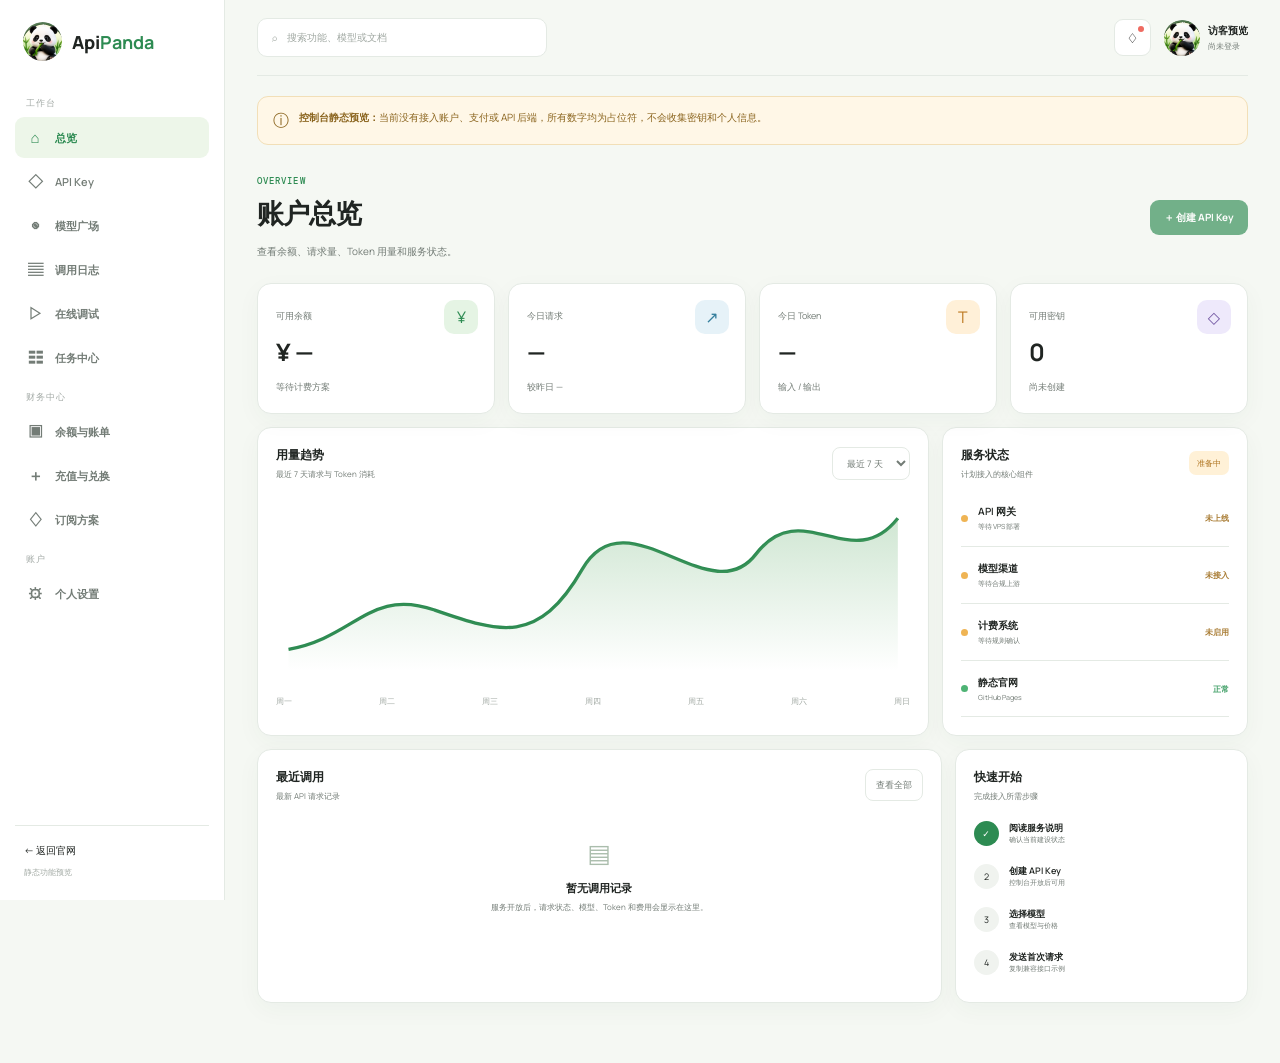
==== console.html @ 9f96c4f4 "Add complete ApiPanda console preview" ====
<!doctype html>
<html lang="zh-CN">
<head>
  <meta charset="UTF-8" /><meta name="viewport" content="width=device-width, initial-scale=1.0" />
  <meta name="theme-color" content="#f5f8f3" /><title>ApiPanda 控制台预览</title>
  <link rel="icon" href="apipanda-chibi-icon.png?v=20260713-2" type="image/png" />
  <link rel="preconnect" href="https://fonts.googleapis.com" /><link rel="preconnect" href="https://fonts.gstatic.com" crossorigin />
  <link href="https://fonts.googleapis.com/css2?family=DM+Mono:wght@400;500&family=Manrope:wght@400;500;600;700;800&display=swap" rel="stylesheet" />
  <link rel="stylesheet" href="console.css?v=1" />
</head>
<body>
  <div class="console-shell">
    <aside class="sidebar">
      <a class="console-brand" href="index.html"><img src="apipanda-chibi-icon.png?v=20260713-2" alt="" /><span>Api<b>Panda</b></span></a>
      <div class="side-label">工作台</div><nav>
        <button class="nav-item active" data-page="overview"><i>⌂</i><span>总览</span></button>
        <button class="nav-item" data-page="keys"><i>◇</i><span>API Key</span></button>
        <button class="nav-item" data-page="models"><i>◉</i><span>模型广场</span></button>
        <button class="nav-item" data-page="logs"><i>▤</i><span>调用日志</span></button>
        <button class="nav-item" data-page="playground"><i>▷</i><span>在线调试</span></button>
        <button class="nav-item" data-page="tasks"><i>☷</i><span>任务中心</span></button>
      </nav>
      <div class="side-label">财务中心</div><nav>
        <button class="nav-item" data-page="billing"><i>▣</i><span>余额与账单</span></button>
        <button class="nav-item" data-page="topup"><i>＋</i><span>充值与兑换</span></button>
        <button class="nav-item" data-page="subscription"><i>♢</i><span>订阅方案</span></button>
      </nav>
      <div class="side-label">账户</div><nav><button class="nav-item" data-page="profile"><i>⚙</i><span>个人设置</span></button></nav>
      <div class="sidebar-bottom"><a href="index.html">← 返回官网</a><span>静态功能预览</span></div>
    </aside>
    <main class="console-main">
      <header class="topbar"><button class="mobile-menu" aria-label="打开菜单">☰</button><div class="search">⌕　搜索功能、模型或文档</div><div class="top-actions"><button title="通知">♢<i></i></button><div class="avatar"><img src="apipanda-chibi-icon.png?v=20260713-2" alt="" /><span>访客预览<small>尚未登录</small></span></div></div></header>
      <div class="preview-banner"><span>ⓘ</span><p><b>控制台静态预览：</b>当前没有接入账户、支付或 API 后端，所有数字均为占位符，不会收集密钥和个人信息。</p></div>
      <section class="console-page active" id="page-overview">
        <div class="page-title"><div><p>OVERVIEW</p><h1>账户总览</h1><span>查看余额、请求量、Token 用量和服务状态。</span></div><button class="disabled-action">＋ 创建 API Key</button></div>
        <div class="stats-grid"><article><span>可用余额</span><b>¥ —</b><small>等待计费方案</small><i class="green">¥</i></article><article><span>今日请求</span><b>—</b><small>较昨日 —</small><i class="blue">↗</i></article><article><span>今日 Token</span><b>—</b><small>输入 / 输出</small><i class="orange">T</i></article><article><span>可用密钥</span><b>0</b><small>尚未创建</small><i class="purple">◇</i></article></div>
        <div class="overview-grid"><article class="usage-card"><div class="card-head"><div><h3>用量趋势</h3><p>最近 7 天请求与 Token 消耗</p></div><select><option>最近 7 天</option></select></div><svg viewBox="0 0 760 230"><path d="M15 192 C95 178 112 118 190 145 S314 188 367 96 S520 150 575 78 S690 105 745 35" fill="none" stroke="#2d8b52" stroke-width="4"/><path d="M15 192 C95 178 112 118 190 145 S314 188 367 96 S520 150 575 78 S690 105 745 35 L745 218 L15 218Z" fill="url(#g)"/><defs><linearGradient id="g" x1="0" y1="0" x2="0" y2="1"><stop stop-color="#62ad6c" stop-opacity=".3"/><stop offset="1" stop-color="#62ad6c" stop-opacity="0"/></linearGradient></defs></svg><div class="axis"><span>周一</span><span>周二</span><span>周三</span><span>周四</span><span>周五</span><span>周六</span><span>周日</span></div></article><article class="status-card"><div class="card-head"><div><h3>服务状态</h3><p>计划接入的核心组件</p></div><span class="pending">准备中</span></div><ul><li><i></i><span>API 网关<small>等待 VPS 部署</small></span><b>未上线</b></li><li><i></i><span>模型渠道<small>等待合规上游</small></span><b>未接入</b></li><li><i></i><span>计费系统<small>等待规则确认</small></span><b>未启用</b></li><li><i class="ok"></i><span>静态官网<small>GitHub Pages</small></span><b class="ok-text">正常</b></li></ul></article></div>
        <div class="bottom-grid"><article><div class="card-head"><div><h3>最近调用</h3><p>最新 API 请求记录</p></div><button>查看全部</button></div><div class="empty"><span>▤</span><b>暂无调用记录</b><p>服务开放后，请求状态、模型、Token 和费用会显示在这里。</p></div></article><article><div class="card-head"><div><h3>快速开始</h3><p>完成接入所需步骤</p></div></div><ol class="steps"><li class="done"><i>✓</i><span>阅读服务说明<small>确认当前建设状态</small></span></li><li><i>2</i><span>创建 API Key<small>控制台开放后可用</small></span></li><li><i>3</i><span>选择模型<small>查看模型与价格</small></span></li><li><i>4</i><span>发送首次请求<small>复制兼容接口示例</small></span></li></ol></article></div>
      </section>
      <section class="console-page" id="page-keys"><div class="page-title"><div><p>API KEY</p><h1>API Key 管理</h1><span>创建、分组、限额、禁用和删除访问密钥。</span></div><button class="disabled-action">＋ 创建密钥</button></div><div class="toolbar"><div class="table-search">⌕　搜索密钥名称</div><button>全部分组</button><button>全部状态</button></div><div class="data-card"><table><thead><tr><th>名称</th><th>密钥</th><th>分组</th><th>额度</th><th>状态</th><th>创建时间</th><th></th></tr></thead></table><div class="empty large"><span>◇</span><b>还没有 API Key</b><p>后端上线后，你可以创建独立密钥，并为每个项目设置额度、模型权限和有效期。</p></div></div></section>
      <section class="console-page" id="page-models"><div class="page-title"><div><p>MODEL CATALOG</p><h1>模型广场</h1><span>查询模型能力、兼容协议、上下文和计费方式。</span></div></div><div class="model-filters"><div class="table-search">⌕　搜索模型</div><button class="selected">全部</button><button>文本</button><button>图像</button><button>音频</button><button>推理</button></div><div class="console-model-grid"><article><i>A</i><h3>OpenAI 兼容模型</h3><p>Chat Completions / Responses</p><div><span>流式响应</span><span>工具调用</span></div><b>规划中</b></article><article><i class="purple">C</i><h3>Claude 兼容模型</h3><p>Messages API / Cache</p><div><span>长上下文</span><span>缓存计费</span></div><b>规划中</b></article><article><i class="blue">G</i><h3>Gemini 兼容模型</h3><p>Generate Content / Multimodal</p><div><span>多模态</span><span>图像输入</span></div><b>规划中</b></article></div></section>
      <section class="console-page" id="page-logs"><div class="page-title"><div><p>USAGE LOGS</p><h1>调用日志</h1><span>按时间、密钥、模型和请求状态筛选调用记录。</span></div><button>导出记录</button></div><div class="filter-panel"><div><label>时间范围</label><button>最近 24 小时　⌄</button></div><div><label>API Key</label><button>全部密钥　⌄</button></div><div><label>模型</label><button>全部模型　⌄</button></div><div><label>状态</label><button>全部状态　⌄</button></div><button class="query">查询</button></div><div class="data-card"><table><thead><tr><th>时间</th><th>模型</th><th>API Key</th><th>输入 Token</th><th>输出 Token</th><th>费用</th><th>状态</th></tr></thead></table><div class="empty large"><span>▤</span><b>暂无调用日志</b><p>正式服务开放后，每次请求的用量和结果都会在这里显示。</p></div></div></section>
      <section class="console-page" id="page-playground"><div class="page-title"><div><p>PLAYGROUND</p><h1>在线调试</h1><span>选择模型、调整参数并测试兼容接口。</span></div><button class="disabled-action">发送请求　→</button></div><div class="playground"><div class="play-config"><label>接口协议</label><select><option>OpenAI Compatible</option><option>Claude Compatible</option><option>Gemini Compatible</option></select><label>模型</label><select><option>请选择模型（尚未接入）</option></select><label>Temperature　<span>0.7</span></label><input type="range" min="0" max="2" step="0.1" value="0.7" /><label>Max Tokens</label><input value="2048" readonly /></div><div class="chat-box"><div class="chat-head"><b>对话测试</b><button>清空</button></div><div class="chat-empty"><img src="apipanda-chibi-icon.png?v=20260713-2" alt="" /><h3>开始一次测试对话</h3><p>模型接入后，可以在这里验证流式响应、工具调用和参数效果。</p></div><div class="prompt"><textarea placeholder="输入消息…" disabled></textarea><button disabled>↑</button></div></div></div></section>
      <section class="console-page" id="page-tasks"><div class="page-title"><div><p>TASK CENTER</p><h1>任务中心</h1><span>管理图像、视频、音频等异步生成任务。</span></div></div><div class="tabs"><button class="selected">全部任务</button><button>进行中</button><button>已完成</button><button>失败</button></div><div class="data-card"><div class="empty large"><span>☷</span><b>暂无异步任务</b><p>未来将在此查询任务进度、结果地址、耗时和费用。</p></div></div></section>
      <section class="console-page" id="page-billing"><div class="page-title"><div><p>BILLING</p><h1>余额与账单</h1><span>查看账户余额、消费明细、月度账单和发票。</span></div><button class="disabled-action">充值余额</button></div><div class="billing-cards"><article><span>当前余额</span><b>¥ —</b><p>充值功能尚未开放</p></article><article><span>本月消费</span><b>¥ —</b><p>暂无消费记录</p></article><article><span>累计充值</span><b>¥ —</b><p>暂无充值记录</p></article></div><div class="data-card"><div class="card-head padded"><div><h3>账单明细</h3><p>充值、消费、退款与额度调整</p></div><button>下载账单</button></div><div class="empty"><span>▣</span><b>暂无账单记录</b><p>计费规则确认后再开放充值和账单功能。</p></div></div></section>
      <section class="console-page" id="page-topup"><div class="page-title"><div><p>TOP UP & REDEMPTION</p><h1>充值与兑换</h1><span>余额充值、兑换码和充值记录统一管理。</span></div></div><div class="topup-grid"><article><h3>充值余额</h3><p>充值渠道将在合规审核和计费方案确认后开放。</p><div class="amounts"><button>¥10</button><button>¥50</button><button>¥100</button><button>自定义</button></div><button class="wide disabled-action">暂未开放</button></article><article><h3>兑换码</h3><p>输入有效兑换码，将额度添加至当前账户。</p><input placeholder="请输入兑换码" disabled /><button class="wide disabled-action">立即兑换</button></article></div></section>
      <section class="console-page" id="page-subscription"><div class="page-title"><div><p>SUBSCRIPTION</p><h1>订阅方案</h1><span>面向稳定用量场景的周期额度与专属权益。</span></div></div><div class="plans"><article><h3>开发者</h3><b>待定<small>/ 月</small></b><p>适合个人项目和开发测试。</p><ul><li>基础模型访问</li><li>调用日志</li><li>标准限流</li></ul><button>规划中</button></article><article class="featured"><span>推荐</span><h3>专业版</h3><b>待定<small>/ 月</small></b><p>适合持续运行的应用服务。</p><ul><li>更高调用额度</li><li>用量分析</li><li>优先支持</li></ul><button>规划中</button></article><article><h3>团队版</h3><b>待定<small>/ 月</small></b><p>适合多人协作和企业项目。</p><ul><li>团队成员管理</li><li>独立项目密钥</li><li>账单与审计</li></ul><button>规划中</button></article></div></section>
      <section class="console-page" id="page-profile"><div class="page-title"><div><p>ACCOUNT SETTINGS</p><h1>个人设置</h1><span>管理账户资料、安全验证和通知偏好。</span></div></div><div class="settings-grid"><article><h3>基本资料</h3><div class="form-row"><label>头像</label><div class="profile-avatar"><img src="apipanda-chibi-icon.png?v=20260713-2" alt="" /><button>更换头像</button></div></div><div class="form-row"><label>显示名称</label><input value="访客预览" disabled /></div><div class="form-row"><label>邮箱地址</label><input value="登录后显示" disabled /></div><button class="disabled-action">保存修改</button></article><article><h3>账户安全</h3><div class="security-item"><span>登录密码<small>建议定期更新密码</small></span><button>修改</button></div><div class="security-item"><span>两步验证<small>登录时增加额外验证</small></span><button>未启用</button></div><div class="security-item"><span>登录设备<small>查看并管理活跃会话</small></span><button>查看</button></div></article></div></section>
    </main>
  </div>
  <script src="console.js?v=1"></script>
</body></html>
---- console.css ----
:root{--green:#2d8b52;--green-dark:#173f2d;--soft:#edf6e9;--bg:#f5f8f3;--ink:#202522;--muted:#737c76;--line:#e4eae4;--white:#fff;--shadow:0 14px 40px rgba(30,70,42,.09)}*{box-sizing:border-box}html{scroll-behavior:smooth}body{margin:0;background:var(--bg);color:var(--ink);font-family:Manrope,system-ui,sans-serif}.console-shell{display:grid;grid-template-columns:225px 1fr;min-height:100vh}.sidebar{position:fixed;inset:0 auto 0 0;width:225px;background:#fff;border-right:1px solid var(--line);padding:22px 15px;display:flex;flex-direction:column;z-index:20}.console-brand{display:flex;align-items:center;gap:10px;color:var(--ink);text-decoration:none;font-weight:800;font-size:18px;padding:0 8px 23px}.console-brand img{width:39px;height:39px;border-radius:50%;object-fit:cover}.console-brand b{color:var(--green)}.side-label{font:500 9px 'DM Mono',monospace;color:#a3aaa6;letter-spacing:.1em;padding:13px 11px 7px}.sidebar nav{display:flex;flex-direction:column;gap:3px}.nav-item{border:0;background:none;border-radius:9px;padding:10px 11px;display:flex;gap:11px;align-items:center;color:var(--muted);font:600 11px Manrope;cursor:pointer;text-align:left}.nav-item i{font-style:normal;width:18px;text-align:center;font-size:15px}.nav-item:hover,.nav-item.active{background:var(--soft);color:var(--green)}.sidebar-bottom{margin-top:auto;border-top:1px solid var(--line);padding:17px 9px 0;display:flex;flex-direction:column;gap:8px}.sidebar-bottom a{font-size:10px;color:var(--ink);text-decoration:none}.sidebar-bottom span{font-size:8px;color:#a0a8a2}.console-main{grid-column:2;min-width:0;padding:0 32px 60px}.topbar{height:76px;display:flex;align-items:center;justify-content:space-between;border-bottom:1px solid var(--line);margin-bottom:20px}.mobile-menu{display:none}.search{width:290px;background:#fff;border:1px solid var(--line);border-radius:10px;padding:11px 14px;color:#a0a8a2;font-size:10px}.top-actions{display:flex;align-items:center;gap:13px}.top-actions>button{width:37px;height:37px;border:1px solid var(--line);border-radius:9px;background:#fff;position:relative}.top-actions>button i{position:absolute;width:6px;height:6px;background:#ef6b61;border-radius:50%;right:6px;top:6px}.avatar{display:flex;align-items:center;gap:8px}.avatar img{width:36px;height:36px;border-radius:50%;object-fit:cover}.avatar span{font-size:10px;font-weight:700}.avatar small{display:block;color:var(--muted);font-size:8px;font-weight:400;margin-top:2px}.preview-banner{max-width:1380px;margin:0 auto 20px;background:#fff7e7;border:1px solid #f2dfb7;border-radius:11px;padding:12px 15px;display:flex;gap:10px;color:#8b651f}.preview-banner p{font-size:10px;margin:0;line-height:1.6}.console-page{display:none;max-width:1380px;margin:auto}.console-page.active{display:block;animation:fade .25s ease}@keyframes fade{from{opacity:0;transform:translateY(5px)}}.page-title{display:flex;align-items:center;justify-content:space-between;margin:30px 0 23px}.page-title p{font:500 9px 'DM Mono',monospace;color:var(--green);letter-spacing:.12em;margin:0 0 7px}.page-title h1{font-size:27px;letter-spacing:-.04em;margin:0 0 6px}.page-title>div>span{font-size:10px;color:var(--muted)}button,select,input,textarea{font-family:inherit}.page-title>button,.disabled-action{border:0;background:var(--green);color:#fff;padding:10px 14px;border-radius:9px;font-size:10px;font-weight:700}.disabled-action{opacity:.65;cursor:not-allowed}.stats-grid{display:grid;grid-template-columns:repeat(4,1fr);gap:13px}.stats-grid article{background:#fff;border:1px solid var(--line);border-radius:14px;padding:18px;position:relative;box-shadow:0 7px 24px rgba(30,70,42,.04)}.stats-grid span,.stats-grid small{font-size:9px;color:var(--muted)}.stats-grid b{display:block;font-size:24px;margin:11px 0 5px}.stats-grid article>i{font-style:normal;position:absolute;right:16px;top:16px;width:34px;height:34px;border-radius:10px;display:grid;place-items:center}.green{background:#e5f4e4;color:#2d8b52}.blue{background:#e6f2f8;color:#367f9d}.orange{background:#fff0d8;color:#bd7920}.purple{background:#eee9fb;color:#7358a3}.overview-grid{display:grid;grid-template-columns:1.65fr .75fr;gap:13px;margin-top:13px}.overview-grid>article,.bottom-grid>article,.data-card,.topup-grid>article,.plans article,.settings-grid>article{background:#fff;border:1px solid var(--line);border-radius:14px;box-shadow:0 7px 24px rgba(30,70,42,.04)}.usage-card,.status-card{padding:18px}.card-head{display:flex;align-items:center;justify-content:space-between}.card-head h3{font-size:12px;margin:0 0 4px}.card-head p{font-size:8px;color:var(--muted);margin:0}.card-head select,.card-head button,.toolbar button,.model-filters button,.filter-panel button,.tabs button{border:1px solid var(--line);background:#fff;border-radius:8px;padding:8px 10px;color:var(--muted);font-size:9px}.usage-card svg{width:100%;height:210px}.axis{display:flex;justify-content:space-between;color:#a0a8a2;font-size:8px}.pending{font-size:8px;color:#ae721d;background:#fff1d7;padding:6px 8px;border-radius:7px}.status-card ul{list-style:none;padding:10px 0 0;margin:0}.status-card li{display:flex;align-items:center;gap:10px;padding:14px 0;border-bottom:1px solid var(--line)}.status-card li>i{width:7px;height:7px;border-radius:50%;background:#efb454}.status-card li>i.ok{background:#4eb374}.status-card li>span{font-size:10px;font-weight:600;flex:1}.status-card li small{display:block;color:var(--muted);font-size:7px;font-weight:400;margin-top:3px}.status-card li>b{font-size:8px;color:#a87b32}.status-card li>b.ok-text{color:#3a9c62}.bottom-grid{display:grid;grid-template-columns:1.4fr .6fr;gap:13px;margin-top:13px}.bottom-grid>article{padding:18px}.empty{text-align:center;padding:33px 15px;color:var(--muted)}.empty.large{padding:70px 15px}.empty>span{font-size:25px;color:#aabdac}.empty b{display:block;color:var(--ink);font-size:11px;margin:10px 0 5px}.empty p{font-size:8px;line-height:1.6;margin:0}.steps{list-style:none;padding:10px 0 0;margin:0}.steps li{display:flex;gap:10px;padding:9px 0}.steps i{font-style:normal;width:25px;height:25px;border-radius:50%;background:#f0f3ef;display:grid;place-items:center;font-size:9px}.steps .done i{background:var(--green);color:#fff}.steps span{font-size:9px;font-weight:600}.steps small{display:block;font-size:7px;color:var(--muted);font-weight:400}.console-entry{margin-top:24px}.toolbar,.model-filters,.tabs{display:flex;gap:8px;margin-bottom:13px}.table-search{width:260px;border:1px solid var(--line);background:#fff;border-radius:9px;padding:10px 13px;color:#a0a8a2;font-size:9px}.data-card{overflow:hidden}.data-card table{width:100%;border-collapse:collapse}.data-card th{text-align:left;padding:13px 15px;background:#fafcfa;border-bottom:1px solid var(--line);color:var(--muted);font-size:8px}.console-model-grid{display:grid;grid-template-columns:repeat(3,1fr);gap:13px}.console-model-grid article{background:#fff;border:1px solid var(--line);border-radius:14px;padding:20px;position:relative}.console-model-grid article>i{font-style:normal;width:39px;height:39px;border-radius:11px;background:#e5f4e4;color:var(--green);display:grid;place-items:center;font-weight:800}.console-model-grid h3{font-size:13px;margin:18px 0 5px}.console-model-grid p{font-size:8px;color:var(--muted)}.console-model-grid div{display:flex;gap:5px}.console-model-grid div span{font-size:7px;background:#f2f5f1;padding:5px 7px;border-radius:6px}.console-model-grid article>b{position:absolute;right:16px;top:16px;font-size:8px;color:#b17a28}.model-filters .selected,.tabs .selected{background:var(--green-dark);color:#fff}.filter-panel{background:#fff;border:1px solid var(--line);border-radius:13px;padding:14px;display:grid;grid-template-columns:repeat(4,1fr) auto;gap:10px;margin-bottom:13px}.filter-panel label{display:block;font-size:8px;color:var(--muted);margin-bottom:5px}.filter-panel button{width:100%;text-align:left}.filter-panel .query{background:var(--green);color:#fff;align-self:end;text-align:center}.playground{display:grid;grid-template-columns:260px 1fr;min-height:570px;background:#fff;border:1px solid var(--line);border-radius:15px;overflow:hidden}.play-config{padding:20px;border-right:1px solid var(--line);display:flex;flex-direction:column;gap:9px}.play-config label{font-size:9px;font-weight:600;margin-top:6px}.play-config label span{float:right;color:var(--green)}.play-config select,.play-config input{border:1px solid var(--line);border-radius:8px;padding:10px;background:#fafcfa;color:var(--muted);font-size:9px}.chat-box{display:flex;flex-direction:column}.chat-head{padding:17px;border-bottom:1px solid var(--line);display:flex;justify-content:space-between;font-size:10px}.chat-head button{border:0;background:none;color:var(--muted);font-size:8px}.chat-empty{margin:auto;text-align:center}.chat-empty img{width:80px;height:80px;border-radius:50%;object-fit:cover}.chat-empty h3{font-size:14px;margin:13px 0 5px}.chat-empty p{font-size:9px;color:var(--muted)}.prompt{display:flex;padding:14px;border-top:1px solid var(--line)}.prompt textarea{flex:1;border:1px solid var(--line);border-radius:9px;padding:12px;resize:none}.prompt button{width:38px;border:0;background:var(--green);color:#fff;border-radius:9px;margin-left:8px}.billing-cards{display:grid;grid-template-columns:repeat(3,1fr);gap:13px;margin-bottom:13px}.billing-cards article{background:linear-gradient(135deg,#fff,#f4f9f1);border:1px solid var(--line);border-radius:14px;padding:20px}.billing-cards span{font-size:9px;color:var(--muted)}.billing-cards b{display:block;font-size:26px;margin:12px 0 5px}.billing-cards p{font-size:8px;color:var(--muted)}.padded{padding:16px 18px;border-bottom:1px solid var(--line)}.topup-grid,.settings-grid{display:grid;grid-template-columns:1fr 1fr;gap:13px}.topup-grid>article,.settings-grid>article{padding:22px}.topup-grid h3,.settings-grid h3{font-size:14px;margin:0 0 8px}.topup-grid p{font-size:9px;color:var(--muted)}.amounts{display:grid;grid-template-columns:repeat(4,1fr);gap:7px;margin:22px 0}.amounts button,.topup-grid input{border:1px solid var(--line);background:#fff;border-radius:8px;padding:11px;font-size:9px}.wide{width:100%;margin-top:15px}.plans{display:grid;grid-template-columns:repeat(3,1fr);gap:13px}.plans article{padding:25px;position:relative}.plans article.featured{border-color:#73b583;box-shadow:0 15px 35px rgba(45,139,82,.13)}.plans article>span{position:absolute;right:14px;top:14px;background:var(--green);color:#fff;font-size:7px;padding:5px 7px;border-radius:6px}.plans h3{font-size:15px}.plans b{display:block;font-size:25px;margin:22px 0 8px}.plans b small{font-size:9px;color:var(--muted)}.plans p,.plans li{font-size:9px;color:var(--muted);line-height:1.8}.plans ul{padding-left:17px;min-height:85px}.plans button{width:100%;border:1px solid var(--line);background:#f3f6f2;border-radius:8px;padding:10px;color:var(--muted)}.form-row{margin:18px 0}.form-row>label{display:block;font-size:9px;color:var(--muted);margin-bottom:7px}.form-row input{width:100%;border:1px solid var(--line);background:#f8faf7;border-radius:8px;padding:11px}.profile-avatar{display:flex;align-items:center;gap:12px}.profile-avatar img{width:55px;height:55px;border-radius:50%;object-fit:cover}.profile-avatar button,.security-item button{border:1px solid var(--line);background:#fff;border-radius:8px;padding:8px 10px;font-size:8px}.security-item{display:flex;align-items:center;justify-content:space-between;border-bottom:1px solid var(--line);padding:17px 0}.security-item span{font-size:10px;font-weight:600}.security-item small{display:block;color:var(--muted);font-size:8px;font-weight:400;margin-top:4px}
@media(max-width:900px){.console-shell{grid-template-columns:1fr}.sidebar{transform:translateX(-100%);transition:.25s}.sidebar.open{transform:none}.console-main{grid-column:1;padding:0 16px 45px}.mobile-menu{display:block;border:0;background:none;font-size:20px}.search{display:none}.stats-grid{grid-template-columns:repeat(2,1fr)}.overview-grid,.bottom-grid{grid-template-columns:1fr}.console-model-grid,.plans{grid-template-columns:1fr}.filter-panel{grid-template-columns:1fr 1fr}.playground{grid-template-columns:1fr}.play-config{border-right:0;border-bottom:1px solid var(--line)}.topup-grid,.settings-grid{grid-template-columns:1fr}}
@media(max-width:560px){.page-title{align-items:flex-start;gap:12px}.page-title h1{font-size:23px}.stats-grid,.billing-cards{grid-template-columns:1fr}.metric-row{grid-template-columns:1fr}.filter-panel{grid-template-columns:1fr}.toolbar,.model-filters{overflow:auto}.table-search{min-width:210px}.data-card{overflow-x:auto}.data-card table{min-width:650px}.amounts{grid-template-columns:1fr 1fr}.avatar span{display:none}.usage-card svg{height:150px}}
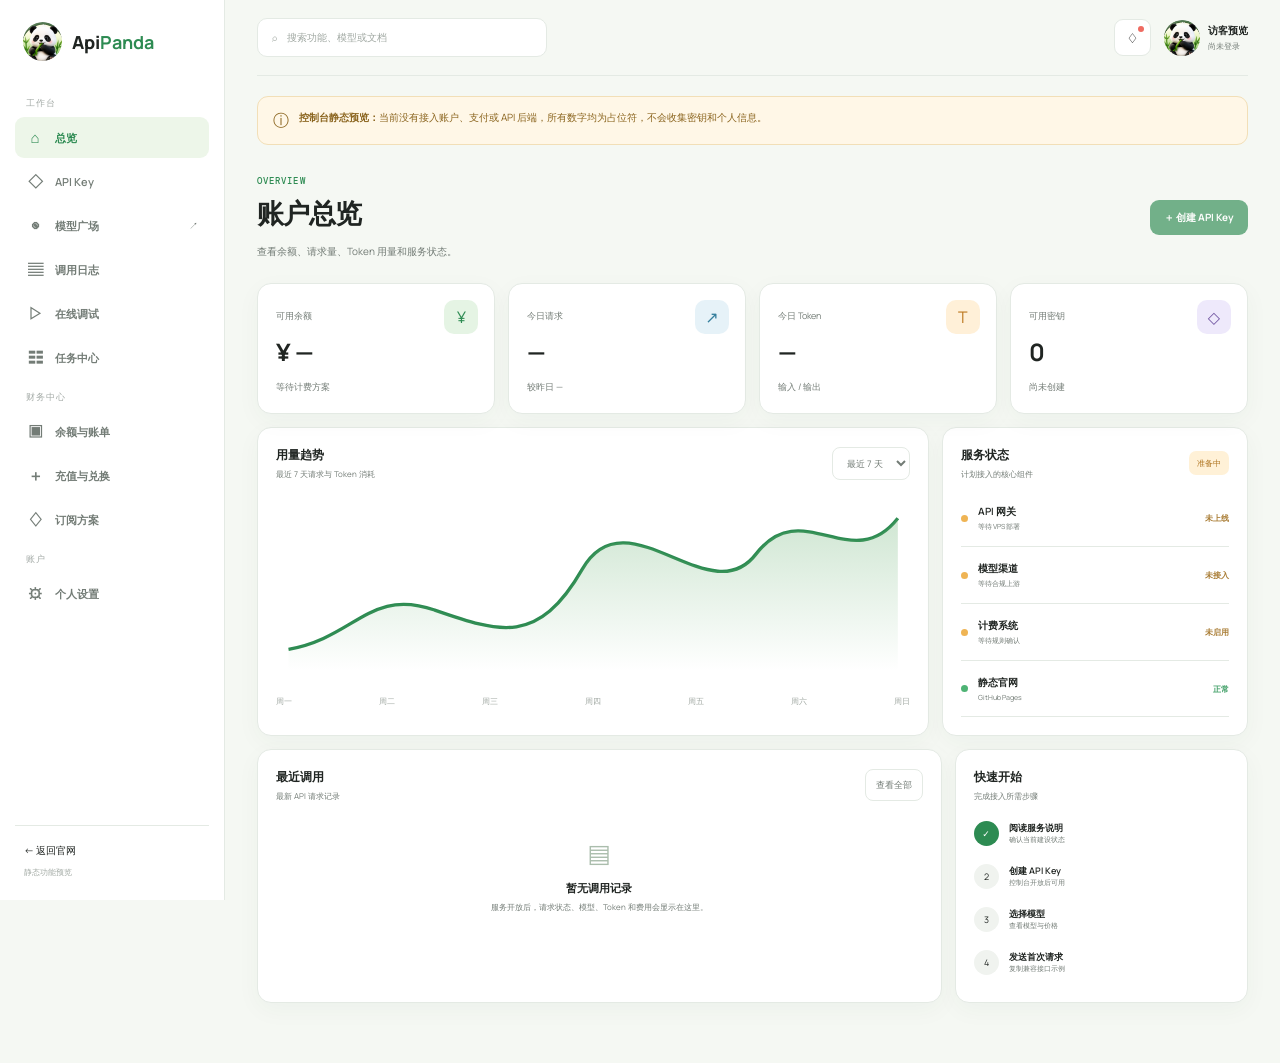
==== commit 75a4068f: "Move model catalog beside console on homepage" ====
--- a/console.html
+++ b/console.html
@@ -15,7 +15,7 @@
       <div class="side-label">工作台</div><nav>
         <button class="nav-item active" data-page="overview"><i>⌂</i><span>总览</span></button>
         <button class="nav-item" data-page="keys"><i>◇</i><span>API Key</span></button>
-        <button class="nav-item" data-page="models"><i>◉</i><span>模型广场</span></button>
+        <a class="nav-item nav-link" href="index.html#models"><i>◉</i><span>模型广场</span><b>↗</b></a>
         <button class="nav-item" data-page="logs"><i>▤</i><span>调用日志</span></button>
         <button class="nav-item" data-page="playground"><i>▷</i><span>在线调试</span></button>
         <button class="nav-item" data-page="tasks"><i>☷</i><span>任务中心</span></button>
@@ -38,7 +38,6 @@
         <div class="bottom-grid"><article><div class="card-head"><div><h3>最近调用</h3><p>最新 API 请求记录</p></div><button>查看全部</button></div><div class="empty"><span>▤</span><b>暂无调用记录</b><p>服务开放后，请求状态、模型、Token 和费用会显示在这里。</p></div></article><article><div class="card-head"><div><h3>快速开始</h3><p>完成接入所需步骤</p></div></div><ol class="steps"><li class="done"><i>✓</i><span>阅读服务说明<small>确认当前建设状态</small></span></li><li><i>2</i><span>创建 API Key<small>控制台开放后可用</small></span></li><li><i>3</i><span>选择模型<small>查看模型与价格</small></span></li><li><i>4</i><span>发送首次请求<small>复制兼容接口示例</small></span></li></ol></article></div>
       </section>
       <section class="console-page" id="page-keys"><div class="page-title"><div><p>API KEY</p><h1>API Key 管理</h1><span>创建、分组、限额、禁用和删除访问密钥。</span></div><button class="disabled-action">＋ 创建密钥</button></div><div class="toolbar"><div class="table-search">⌕　搜索密钥名称</div><button>全部分组</button><button>全部状态</button></div><div class="data-card"><table><thead><tr><th>名称</th><th>密钥</th><th>分组</th><th>额度</th><th>状态</th><th>创建时间</th><th></th></tr></thead></table><div class="empty large"><span>◇</span><b>还没有 API Key</b><p>后端上线后，你可以创建独立密钥，并为每个项目设置额度、模型权限和有效期。</p></div></div></section>
-      <section class="console-page" id="page-models"><div class="page-title"><div><p>MODEL CATALOG</p><h1>模型广场</h1><span>查询模型能力、兼容协议、上下文和计费方式。</span></div></div><div class="model-filters"><div class="table-search">⌕　搜索模型</div><button class="selected">全部</button><button>文本</button><button>图像</button><button>音频</button><button>推理</button></div><div class="console-model-grid"><article><i>A</i><h3>OpenAI 兼容模型</h3><p>Chat Completions / Responses</p><div><span>流式响应</span><span>工具调用</span></div><b>规划中</b></article><article><i class="purple">C</i><h3>Claude 兼容模型</h3><p>Messages API / Cache</p><div><span>长上下文</span><span>缓存计费</span></div><b>规划中</b></article><article><i class="blue">G</i><h3>Gemini 兼容模型</h3><p>Generate Content / Multimodal</p><div><span>多模态</span><span>图像输入</span></div><b>规划中</b></article></div></section>
       <section class="console-page" id="page-logs"><div class="page-title"><div><p>USAGE LOGS</p><h1>调用日志</h1><span>按时间、密钥、模型和请求状态筛选调用记录。</span></div><button>导出记录</button></div><div class="filter-panel"><div><label>时间范围</label><button>最近 24 小时　⌄</button></div><div><label>API Key</label><button>全部密钥　⌄</button></div><div><label>模型</label><button>全部模型　⌄</button></div><div><label>状态</label><button>全部状态　⌄</button></div><button class="query">查询</button></div><div class="data-card"><table><thead><tr><th>时间</th><th>模型</th><th>API Key</th><th>输入 Token</th><th>输出 Token</th><th>费用</th><th>状态</th></tr></thead></table><div class="empty large"><span>▤</span><b>暂无调用日志</b><p>正式服务开放后，每次请求的用量和结果都会在这里显示。</p></div></div></section>
       <section class="console-page" id="page-playground"><div class="page-title"><div><p>PLAYGROUND</p><h1>在线调试</h1><span>选择模型、调整参数并测试兼容接口。</span></div><button class="disabled-action">发送请求　→</button></div><div class="playground"><div class="play-config"><label>接口协议</label><select><option>OpenAI Compatible</option><option>Claude Compatible</option><option>Gemini Compatible</option></select><label>模型</label><select><option>请选择模型（尚未接入）</option></select><label>Temperature　<span>0.7</span></label><input type="range" min="0" max="2" step="0.1" value="0.7" /><label>Max Tokens</label><input value="2048" readonly /></div><div class="chat-box"><div class="chat-head"><b>对话测试</b><button>清空</button></div><div class="chat-empty"><img src="apipanda-chibi-icon.png?v=20260713-2" alt="" /><h3>开始一次测试对话</h3><p>模型接入后，可以在这里验证流式响应、工具调用和参数效果。</p></div><div class="prompt"><textarea placeholder="输入消息…" disabled></textarea><button disabled>↑</button></div></div></div></section>
       <section class="console-page" id="page-tasks"><div class="page-title"><div><p>TASK CENTER</p><h1>任务中心</h1><span>管理图像、视频、音频等异步生成任务。</span></div></div><div class="tabs"><button class="selected">全部任务</button><button>进行中</button><button>已完成</button><button>失败</button></div><div class="data-card"><div class="empty large"><span>☷</span><b>暂无异步任务</b><p>未来将在此查询任务进度、结果地址、耗时和费用。</p></div></div></section>
--- a/console.css
+++ b/console.css
@@ -1,3 +1,4 @@
 :root{--green:#2d8b52;--green-dark:#173f2d;--soft:#edf6e9;--bg:#f5f8f3;--ink:#202522;--muted:#737c76;--line:#e4eae4;--white:#fff;--shadow:0 14px 40px rgba(30,70,42,.09)}*{box-sizing:border-box}html{scroll-behavior:smooth}body{margin:0;background:var(--bg);color:var(--ink);font-family:Manrope,system-ui,sans-serif}.console-shell{display:grid;grid-template-columns:225px 1fr;min-height:100vh}.sidebar{position:fixed;inset:0 auto 0 0;width:225px;background:#fff;border-right:1px solid var(--line);padding:22px 15px;display:flex;flex-direction:column;z-index:20}.console-brand{display:flex;align-items:center;gap:10px;color:var(--ink);text-decoration:none;font-weight:800;font-size:18px;padding:0 8px 23px}.console-brand img{width:39px;height:39px;border-radius:50%;object-fit:cover}.console-brand b{color:var(--green)}.side-label{font:500 9px 'DM Mono',monospace;color:#a3aaa6;letter-spacing:.1em;padding:13px 11px 7px}.sidebar nav{display:flex;flex-direction:column;gap:3px}.nav-item{border:0;background:none;border-radius:9px;padding:10px 11px;display:flex;gap:11px;align-items:center;color:var(--muted);font:600 11px Manrope;cursor:pointer;text-align:left}.nav-item i{font-style:normal;width:18px;text-align:center;font-size:15px}.nav-item:hover,.nav-item.active{background:var(--soft);color:var(--green)}.sidebar-bottom{margin-top:auto;border-top:1px solid var(--line);padding:17px 9px 0;display:flex;flex-direction:column;gap:8px}.sidebar-bottom a{font-size:10px;color:var(--ink);text-decoration:none}.sidebar-bottom span{font-size:8px;color:#a0a8a2}.console-main{grid-column:2;min-width:0;padding:0 32px 60px}.topbar{height:76px;display:flex;align-items:center;justify-content:space-between;border-bottom:1px solid var(--line);margin-bottom:20px}.mobile-menu{display:none}.search{width:290px;background:#fff;border:1px solid var(--line);border-radius:10px;padding:11px 14px;color:#a0a8a2;font-size:10px}.top-actions{display:flex;align-items:center;gap:13px}.top-actions>button{width:37px;height:37px;border:1px solid var(--line);border-radius:9px;background:#fff;position:relative}.top-actions>button i{position:absolute;width:6px;height:6px;background:#ef6b61;border-radius:50%;right:6px;top:6px}.avatar{display:flex;align-items:center;gap:8px}.avatar img{width:36px;height:36px;border-radius:50%;object-fit:cover}.avatar span{font-size:10px;font-weight:700}.avatar small{display:block;color:var(--muted);font-size:8px;font-weight:400;margin-top:2px}.preview-banner{max-width:1380px;margin:0 auto 20px;background:#fff7e7;border:1px solid #f2dfb7;border-radius:11px;padding:12px 15px;display:flex;gap:10px;color:#8b651f}.preview-banner p{font-size:10px;margin:0;line-height:1.6}.console-page{display:none;max-width:1380px;margin:auto}.console-page.active{display:block;animation:fade .25s ease}@keyframes fade{from{opacity:0;transform:translateY(5px)}}.page-title{display:flex;align-items:center;justify-content:space-between;margin:30px 0 23px}.page-title p{font:500 9px 'DM Mono',monospace;color:var(--green);letter-spacing:.12em;margin:0 0 7px}.page-title h1{font-size:27px;letter-spacing:-.04em;margin:0 0 6px}.page-title>div>span{font-size:10px;color:var(--muted)}button,select,input,textarea{font-family:inherit}.page-title>button,.disabled-action{border:0;background:var(--green);color:#fff;padding:10px 14px;border-radius:9px;font-size:10px;font-weight:700}.disabled-action{opacity:.65;cursor:not-allowed}.stats-grid{display:grid;grid-template-columns:repeat(4,1fr);gap:13px}.stats-grid article{background:#fff;border:1px solid var(--line);border-radius:14px;padding:18px;position:relative;box-shadow:0 7px 24px rgba(30,70,42,.04)}.stats-grid span,.stats-grid small{font-size:9px;color:var(--muted)}.stats-grid b{display:block;font-size:24px;margin:11px 0 5px}.stats-grid article>i{font-style:normal;position:absolute;right:16px;top:16px;width:34px;height:34px;border-radius:10px;display:grid;place-items:center}.green{background:#e5f4e4;color:#2d8b52}.blue{background:#e6f2f8;color:#367f9d}.orange{background:#fff0d8;color:#bd7920}.purple{background:#eee9fb;color:#7358a3}.overview-grid{display:grid;grid-template-columns:1.65fr .75fr;gap:13px;margin-top:13px}.overview-grid>article,.bottom-grid>article,.data-card,.topup-grid>article,.plans article,.settings-grid>article{background:#fff;border:1px solid var(--line);border-radius:14px;box-shadow:0 7px 24px rgba(30,70,42,.04)}.usage-card,.status-card{padding:18px}.card-head{display:flex;align-items:center;justify-content:space-between}.card-head h3{font-size:12px;margin:0 0 4px}.card-head p{font-size:8px;color:var(--muted);margin:0}.card-head select,.card-head button,.toolbar button,.model-filters button,.filter-panel button,.tabs button{border:1px solid var(--line);background:#fff;border-radius:8px;padding:8px 10px;color:var(--muted);font-size:9px}.usage-card svg{width:100%;height:210px}.axis{display:flex;justify-content:space-between;color:#a0a8a2;font-size:8px}.pending{font-size:8px;color:#ae721d;background:#fff1d7;padding:6px 8px;border-radius:7px}.status-card ul{list-style:none;padding:10px 0 0;margin:0}.status-card li{display:flex;align-items:center;gap:10px;padding:14px 0;border-bottom:1px solid var(--line)}.status-card li>i{width:7px;height:7px;border-radius:50%;background:#efb454}.status-card li>i.ok{background:#4eb374}.status-card li>span{font-size:10px;font-weight:600;flex:1}.status-card li small{display:block;color:var(--muted);font-size:7px;font-weight:400;margin-top:3px}.status-card li>b{font-size:8px;color:#a87b32}.status-card li>b.ok-text{color:#3a9c62}.bottom-grid{display:grid;grid-template-columns:1.4fr .6fr;gap:13px;margin-top:13px}.bottom-grid>article{padding:18px}.empty{text-align:center;padding:33px 15px;color:var(--muted)}.empty.large{padding:70px 15px}.empty>span{font-size:25px;color:#aabdac}.empty b{display:block;color:var(--ink);font-size:11px;margin:10px 0 5px}.empty p{font-size:8px;line-height:1.6;margin:0}.steps{list-style:none;padding:10px 0 0;margin:0}.steps li{display:flex;gap:10px;padding:9px 0}.steps i{font-style:normal;width:25px;height:25px;border-radius:50%;background:#f0f3ef;display:grid;place-items:center;font-size:9px}.steps .done i{background:var(--green);color:#fff}.steps span{font-size:9px;font-weight:600}.steps small{display:block;font-size:7px;color:var(--muted);font-weight:400}.console-entry{margin-top:24px}.toolbar,.model-filters,.tabs{display:flex;gap:8px;margin-bottom:13px}.table-search{width:260px;border:1px solid var(--line);background:#fff;border-radius:9px;padding:10px 13px;color:#a0a8a2;font-size:9px}.data-card{overflow:hidden}.data-card table{width:100%;border-collapse:collapse}.data-card th{text-align:left;padding:13px 15px;background:#fafcfa;border-bottom:1px solid var(--line);color:var(--muted);font-size:8px}.console-model-grid{display:grid;grid-template-columns:repeat(3,1fr);gap:13px}.console-model-grid article{background:#fff;border:1px solid var(--line);border-radius:14px;padding:20px;position:relative}.console-model-grid article>i{font-style:normal;width:39px;height:39px;border-radius:11px;background:#e5f4e4;color:var(--green);display:grid;place-items:center;font-weight:800}.console-model-grid h3{font-size:13px;margin:18px 0 5px}.console-model-grid p{font-size:8px;color:var(--muted)}.console-model-grid div{display:flex;gap:5px}.console-model-grid div span{font-size:7px;background:#f2f5f1;padding:5px 7px;border-radius:6px}.console-model-grid article>b{position:absolute;right:16px;top:16px;font-size:8px;color:#b17a28}.model-filters .selected,.tabs .selected{background:var(--green-dark);color:#fff}.filter-panel{background:#fff;border:1px solid var(--line);border-radius:13px;padding:14px;display:grid;grid-template-columns:repeat(4,1fr) auto;gap:10px;margin-bottom:13px}.filter-panel label{display:block;font-size:8px;color:var(--muted);margin-bottom:5px}.filter-panel button{width:100%;text-align:left}.filter-panel .query{background:var(--green);color:#fff;align-self:end;text-align:center}.playground{display:grid;grid-template-columns:260px 1fr;min-height:570px;background:#fff;border:1px solid var(--line);border-radius:15px;overflow:hidden}.play-config{padding:20px;border-right:1px solid var(--line);display:flex;flex-direction:column;gap:9px}.play-config label{font-size:9px;font-weight:600;margin-top:6px}.play-config label span{float:right;color:var(--green)}.play-config select,.play-config input{border:1px solid var(--line);border-radius:8px;padding:10px;background:#fafcfa;color:var(--muted);font-size:9px}.chat-box{display:flex;flex-direction:column}.chat-head{padding:17px;border-bottom:1px solid var(--line);display:flex;justify-content:space-between;font-size:10px}.chat-head button{border:0;background:none;color:var(--muted);font-size:8px}.chat-empty{margin:auto;text-align:center}.chat-empty img{width:80px;height:80px;border-radius:50%;object-fit:cover}.chat-empty h3{font-size:14px;margin:13px 0 5px}.chat-empty p{font-size:9px;color:var(--muted)}.prompt{display:flex;padding:14px;border-top:1px solid var(--line)}.prompt textarea{flex:1;border:1px solid var(--line);border-radius:9px;padding:12px;resize:none}.prompt button{width:38px;border:0;background:var(--green);color:#fff;border-radius:9px;margin-left:8px}.billing-cards{display:grid;grid-template-columns:repeat(3,1fr);gap:13px;margin-bottom:13px}.billing-cards article{background:linear-gradient(135deg,#fff,#f4f9f1);border:1px solid var(--line);border-radius:14px;padding:20px}.billing-cards span{font-size:9px;color:var(--muted)}.billing-cards b{display:block;font-size:26px;margin:12px 0 5px}.billing-cards p{font-size:8px;color:var(--muted)}.padded{padding:16px 18px;border-bottom:1px solid var(--line)}.topup-grid,.settings-grid{display:grid;grid-template-columns:1fr 1fr;gap:13px}.topup-grid>article,.settings-grid>article{padding:22px}.topup-grid h3,.settings-grid h3{font-size:14px;margin:0 0 8px}.topup-grid p{font-size:9px;color:var(--muted)}.amounts{display:grid;grid-template-columns:repeat(4,1fr);gap:7px;margin:22px 0}.amounts button,.topup-grid input{border:1px solid var(--line);background:#fff;border-radius:8px;padding:11px;font-size:9px}.wide{width:100%;margin-top:15px}.plans{display:grid;grid-template-columns:repeat(3,1fr);gap:13px}.plans article{padding:25px;position:relative}.plans article.featured{border-color:#73b583;box-shadow:0 15px 35px rgba(45,139,82,.13)}.plans article>span{position:absolute;right:14px;top:14px;background:var(--green);color:#fff;font-size:7px;padding:5px 7px;border-radius:6px}.plans h3{font-size:15px}.plans b{display:block;font-size:25px;margin:22px 0 8px}.plans b small{font-size:9px;color:var(--muted)}.plans p,.plans li{font-size:9px;color:var(--muted);line-height:1.8}.plans ul{padding-left:17px;min-height:85px}.plans button{width:100%;border:1px solid var(--line);background:#f3f6f2;border-radius:8px;padding:10px;color:var(--muted)}.form-row{margin:18px 0}.form-row>label{display:block;font-size:9px;color:var(--muted);margin-bottom:7px}.form-row input{width:100%;border:1px solid var(--line);background:#f8faf7;border-radius:8px;padding:11px}.profile-avatar{display:flex;align-items:center;gap:12px}.profile-avatar img{width:55px;height:55px;border-radius:50%;object-fit:cover}.profile-avatar button,.security-item button{border:1px solid var(--line);background:#fff;border-radius:8px;padding:8px 10px;font-size:8px}.security-item{display:flex;align-items:center;justify-content:space-between;border-bottom:1px solid var(--line);padding:17px 0}.security-item span{font-size:10px;font-weight:600}.security-item small{display:block;color:var(--muted);font-size:8px;font-weight:400;margin-top:4px}
 @media(max-width:900px){.console-shell{grid-template-columns:1fr}.sidebar{transform:translateX(-100%);transition:.25s}.sidebar.open{transform:none}.console-main{grid-column:1;padding:0 16px 45px}.mobile-menu{display:block;border:0;background:none;font-size:20px}.search{display:none}.stats-grid{grid-template-columns:repeat(2,1fr)}.overview-grid,.bottom-grid{grid-template-columns:1fr}.console-model-grid,.plans{grid-template-columns:1fr}.filter-panel{grid-template-columns:1fr 1fr}.playground{grid-template-columns:1fr}.play-config{border-right:0;border-bottom:1px solid var(--line)}.topup-grid,.settings-grid{grid-template-columns:1fr}}
 @media(max-width:560px){.page-title{align-items:flex-start;gap:12px}.page-title h1{font-size:23px}.stats-grid,.billing-cards{grid-template-columns:1fr}.metric-row{grid-template-columns:1fr}.filter-panel{grid-template-columns:1fr}.toolbar,.model-filters{overflow:auto}.table-search{min-width:210px}.data-card{overflow-x:auto}.data-card table{min-width:650px}.amounts{grid-template-columns:1fr 1fr}.avatar span{display:none}.usage-card svg{height:150px}}
+.nav-link{text-decoration:none}.nav-link b{font-size:9px;margin-left:auto;font-weight:500}
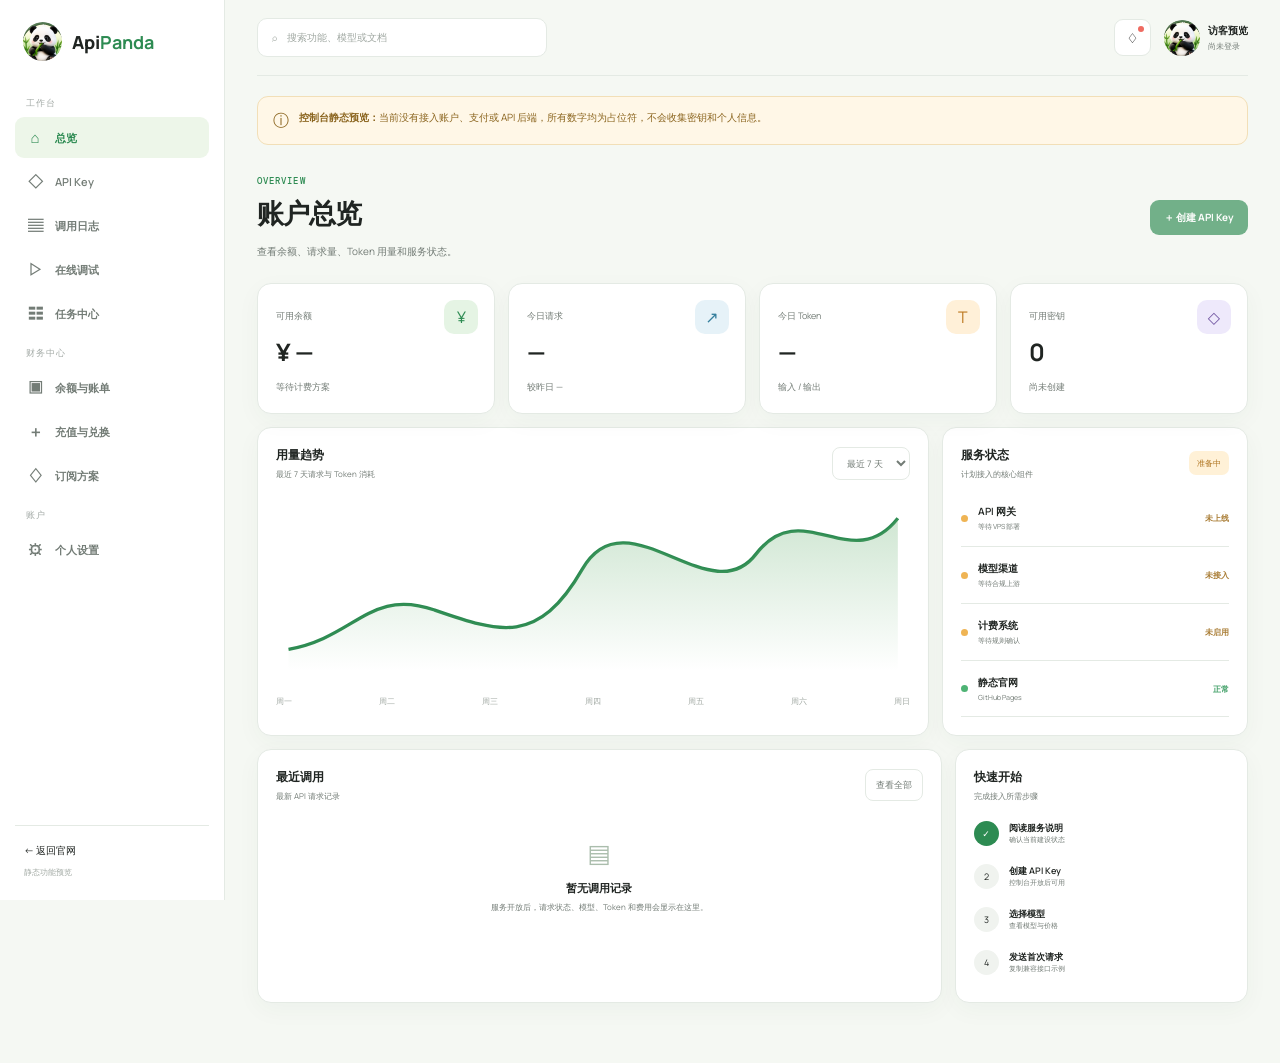
==== commit c031cc15: "Remove model catalog from console" ====
--- a/console.html
+++ b/console.html
@@ -15,7 +15,6 @@
       <div class="side-label">工作台</div><nav>
         <button class="nav-item active" data-page="overview"><i>⌂</i><span>总览</span></button>
         <button class="nav-item" data-page="keys"><i>◇</i><span>API Key</span></button>
-        <a class="nav-item nav-link" href="index.html#models"><i>◉</i><span>模型广场</span><b>↗</b></a>
         <button class="nav-item" data-page="logs"><i>▤</i><span>调用日志</span></button>
         <button class="nav-item" data-page="playground"><i>▷</i><span>在线调试</span></button>
         <button class="nav-item" data-page="tasks"><i>☷</i><span>任务中心</span></button>
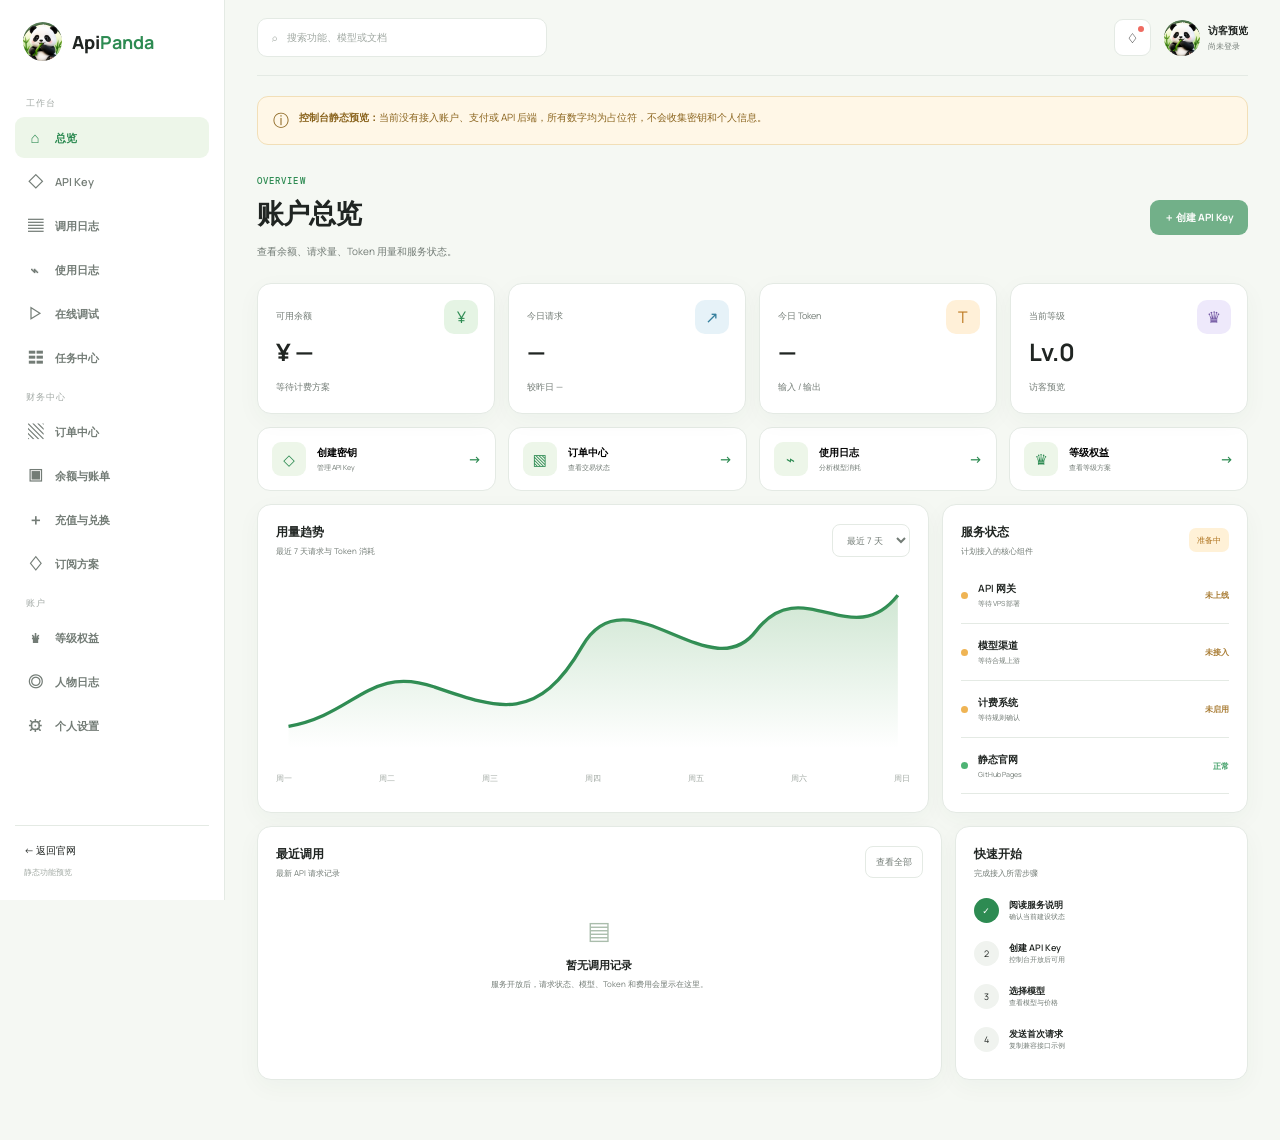
==== commit 45c2743b: "Expand console with orders logs and level benefits" ====
--- a/console.html
+++ b/console.html
@@ -6,7 +6,7 @@
   <link rel="icon" href="apipanda-chibi-icon.png?v=20260713-2" type="image/png" />
   <link rel="preconnect" href="https://fonts.googleapis.com" /><link rel="preconnect" href="https://fonts.gstatic.com" crossorigin />
   <link href="https://fonts.googleapis.com/css2?family=DM+Mono:wght@400;500&family=Manrope:wght@400;500;600;700;800&display=swap" rel="stylesheet" />
-  <link rel="stylesheet" href="console.css?v=1" />
+  <link rel="stylesheet" href="console.css?v=2" />
 </head>
 <body>
   <div class="console-shell">
@@ -16,15 +16,17 @@
         <button class="nav-item active" data-page="overview"><i>⌂</i><span>总览</span></button>
         <button class="nav-item" data-page="keys"><i>◇</i><span>API Key</span></button>
         <button class="nav-item" data-page="logs"><i>▤</i><span>调用日志</span></button>
+        <button class="nav-item" data-page="usage"><i>⌁</i><span>使用日志</span></button>
         <button class="nav-item" data-page="playground"><i>▷</i><span>在线调试</span></button>
         <button class="nav-item" data-page="tasks"><i>☷</i><span>任务中心</span></button>
       </nav>
       <div class="side-label">财务中心</div><nav>
+        <button class="nav-item" data-page="orders"><i>▧</i><span>订单中心</span></button>
         <button class="nav-item" data-page="billing"><i>▣</i><span>余额与账单</span></button>
         <button class="nav-item" data-page="topup"><i>＋</i><span>充值与兑换</span></button>
         <button class="nav-item" data-page="subscription"><i>♢</i><span>订阅方案</span></button>
       </nav>
-      <div class="side-label">账户</div><nav><button class="nav-item" data-page="profile"><i>⚙</i><span>个人设置</span></button></nav>
+      <div class="side-label">账户</div><nav><button class="nav-item" data-page="benefits"><i>♛</i><span>等级权益</span></button><button class="nav-item" data-page="activity"><i>◎</i><span>人物日志</span></button><button class="nav-item" data-page="profile"><i>⚙</i><span>个人设置</span></button></nav>
       <div class="sidebar-bottom"><a href="index.html">← 返回官网</a><span>静态功能预览</span></div>
     </aside>
     <main class="console-main">
@@ -32,19 +34,24 @@
       <div class="preview-banner"><span>ⓘ</span><p><b>控制台静态预览：</b>当前没有接入账户、支付或 API 后端，所有数字均为占位符，不会收集密钥和个人信息。</p></div>
       <section class="console-page active" id="page-overview">
         <div class="page-title"><div><p>OVERVIEW</p><h1>账户总览</h1><span>查看余额、请求量、Token 用量和服务状态。</span></div><button class="disabled-action">＋ 创建 API Key</button></div>
-        <div class="stats-grid"><article><span>可用余额</span><b>¥ —</b><small>等待计费方案</small><i class="green">¥</i></article><article><span>今日请求</span><b>—</b><small>较昨日 —</small><i class="blue">↗</i></article><article><span>今日 Token</span><b>—</b><small>输入 / 输出</small><i class="orange">T</i></article><article><span>可用密钥</span><b>0</b><small>尚未创建</small><i class="purple">◇</i></article></div>
+        <div class="stats-grid"><article><span>可用余额</span><b>¥ —</b><small>等待计费方案</small><i class="green">¥</i></article><article><span>今日请求</span><b>—</b><small>较昨日 —</small><i class="blue">↗</i></article><article><span>今日 Token</span><b>—</b><small>输入 / 输出</small><i class="orange">T</i></article><article><span>当前等级</span><b>Lv.0</b><small>访客预览</small><i class="purple">♛</i></article></div>
+        <div class="quick-grid"><button data-jump="keys"><i>◇</i><span>创建密钥<small>管理 API Key</small></span><b>→</b></button><button data-jump="orders"><i>▧</i><span>订单中心<small>查看交易状态</small></span><b>→</b></button><button data-jump="usage"><i>⌁</i><span>使用日志<small>分析模型消耗</small></span><b>→</b></button><button data-jump="benefits"><i>♛</i><span>等级权益<small>查看等级方案</small></span><b>→</b></button></div>
         <div class="overview-grid"><article class="usage-card"><div class="card-head"><div><h3>用量趋势</h3><p>最近 7 天请求与 Token 消耗</p></div><select><option>最近 7 天</option></select></div><svg viewBox="0 0 760 230"><path d="M15 192 C95 178 112 118 190 145 S314 188 367 96 S520 150 575 78 S690 105 745 35" fill="none" stroke="#2d8b52" stroke-width="4"/><path d="M15 192 C95 178 112 118 190 145 S314 188 367 96 S520 150 575 78 S690 105 745 35 L745 218 L15 218Z" fill="url(#g)"/><defs><linearGradient id="g" x1="0" y1="0" x2="0" y2="1"><stop stop-color="#62ad6c" stop-opacity=".3"/><stop offset="1" stop-color="#62ad6c" stop-opacity="0"/></linearGradient></defs></svg><div class="axis"><span>周一</span><span>周二</span><span>周三</span><span>周四</span><span>周五</span><span>周六</span><span>周日</span></div></article><article class="status-card"><div class="card-head"><div><h3>服务状态</h3><p>计划接入的核心组件</p></div><span class="pending">准备中</span></div><ul><li><i></i><span>API 网关<small>等待 VPS 部署</small></span><b>未上线</b></li><li><i></i><span>模型渠道<small>等待合规上游</small></span><b>未接入</b></li><li><i></i><span>计费系统<small>等待规则确认</small></span><b>未启用</b></li><li><i class="ok"></i><span>静态官网<small>GitHub Pages</small></span><b class="ok-text">正常</b></li></ul></article></div>
         <div class="bottom-grid"><article><div class="card-head"><div><h3>最近调用</h3><p>最新 API 请求记录</p></div><button>查看全部</button></div><div class="empty"><span>▤</span><b>暂无调用记录</b><p>服务开放后，请求状态、模型、Token 和费用会显示在这里。</p></div></article><article><div class="card-head"><div><h3>快速开始</h3><p>完成接入所需步骤</p></div></div><ol class="steps"><li class="done"><i>✓</i><span>阅读服务说明<small>确认当前建设状态</small></span></li><li><i>2</i><span>创建 API Key<small>控制台开放后可用</small></span></li><li><i>3</i><span>选择模型<small>查看模型与价格</small></span></li><li><i>4</i><span>发送首次请求<small>复制兼容接口示例</small></span></li></ol></article></div>
       </section>
       <section class="console-page" id="page-keys"><div class="page-title"><div><p>API KEY</p><h1>API Key 管理</h1><span>创建、分组、限额、禁用和删除访问密钥。</span></div><button class="disabled-action">＋ 创建密钥</button></div><div class="toolbar"><div class="table-search">⌕　搜索密钥名称</div><button>全部分组</button><button>全部状态</button></div><div class="data-card"><table><thead><tr><th>名称</th><th>密钥</th><th>分组</th><th>额度</th><th>状态</th><th>创建时间</th><th></th></tr></thead></table><div class="empty large"><span>◇</span><b>还没有 API Key</b><p>后端上线后，你可以创建独立密钥，并为每个项目设置额度、模型权限和有效期。</p></div></div></section>
       <section class="console-page" id="page-logs"><div class="page-title"><div><p>USAGE LOGS</p><h1>调用日志</h1><span>按时间、密钥、模型和请求状态筛选调用记录。</span></div><button>导出记录</button></div><div class="filter-panel"><div><label>时间范围</label><button>最近 24 小时　⌄</button></div><div><label>API Key</label><button>全部密钥　⌄</button></div><div><label>模型</label><button>全部模型　⌄</button></div><div><label>状态</label><button>全部状态　⌄</button></div><button class="query">查询</button></div><div class="data-card"><table><thead><tr><th>时间</th><th>模型</th><th>API Key</th><th>输入 Token</th><th>输出 Token</th><th>费用</th><th>状态</th></tr></thead></table><div class="empty large"><span>▤</span><b>暂无调用日志</b><p>正式服务开放后，每次请求的用量和结果都会在这里显示。</p></div></div></section>
+      <section class="console-page" id="page-usage"><div class="page-title"><div><p>USAGE ANALYTICS</p><h1>使用日志</h1><span>从模型、密钥、项目和计费维度分析资源消耗。</span></div><button>导出 CSV</button></div><div class="usage-summary"><article><span>总请求数</span><b>—</b><small>当前周期</small></article><article><span>输入 Token</span><b>—</b><small>缓存读取另计</small></article><article><span>输出 Token</span><b>—</b><small>补全消耗</small></article><article><span>总费用</span><b>¥ —</b><small>账单周期</small></article></div><div class="filter-panel"><div><label>统计周期</label><button>本月　⌄</button></div><div><label>项目</label><button>全部项目　⌄</button></div><div><label>模型</label><button>全部模型　⌄</button></div><div><label>粒度</label><button>按日　⌄</button></div><button class="query">生成报表</button></div><div class="analytics-grid"><article><div class="card-head"><div><h3>模型消耗占比</h3><p>按费用统计</p></div></div><div class="donut"><span>暂无<br/>数据</span></div><div class="legend"><span><i></i>文本模型</span><span><i></i>图像模型</span><span><i></i>音频模型</span></div></article><article><div class="card-head"><div><h3>项目用量排行</h3><p>按 API Key 分组</p></div></div><div class="empty"><span>⌁</span><b>暂无用量数据</b><p>接入后将展示项目请求量、Token 和费用排名。</p></div></article></div></section>
       <section class="console-page" id="page-playground"><div class="page-title"><div><p>PLAYGROUND</p><h1>在线调试</h1><span>选择模型、调整参数并测试兼容接口。</span></div><button class="disabled-action">发送请求　→</button></div><div class="playground"><div class="play-config"><label>接口协议</label><select><option>OpenAI Compatible</option><option>Claude Compatible</option><option>Gemini Compatible</option></select><label>模型</label><select><option>请选择模型（尚未接入）</option></select><label>Temperature　<span>0.7</span></label><input type="range" min="0" max="2" step="0.1" value="0.7" /><label>Max Tokens</label><input value="2048" readonly /></div><div class="chat-box"><div class="chat-head"><b>对话测试</b><button>清空</button></div><div class="chat-empty"><img src="apipanda-chibi-icon.png?v=20260713-2" alt="" /><h3>开始一次测试对话</h3><p>模型接入后，可以在这里验证流式响应、工具调用和参数效果。</p></div><div class="prompt"><textarea placeholder="输入消息…" disabled></textarea><button disabled>↑</button></div></div></div></section>
       <section class="console-page" id="page-tasks"><div class="page-title"><div><p>TASK CENTER</p><h1>任务中心</h1><span>管理图像、视频、音频等异步生成任务。</span></div></div><div class="tabs"><button class="selected">全部任务</button><button>进行中</button><button>已完成</button><button>失败</button></div><div class="data-card"><div class="empty large"><span>☷</span><b>暂无异步任务</b><p>未来将在此查询任务进度、结果地址、耗时和费用。</p></div></div></section>
+      <section class="console-page" id="page-orders"><div class="page-title"><div><p>ORDER CENTER</p><h1>订单中心</h1><span>集中管理充值、订阅、兑换和企业付款订单。</span></div><button>导出订单</button></div><div class="order-stats"><article><span>全部订单</span><b>0</b></article><article><span>待支付</span><b>0</b></article><article><span>已完成</span><b>0</b></article><article><span>已退款</span><b>0</b></article></div><div class="toolbar"><div class="table-search">⌕　订单号 / 商品名称</div><button>全部类型　⌄</button><button>全部状态　⌄</button><button>最近 30 天　⌄</button></div><div class="data-card"><table><thead><tr><th>订单号</th><th>订单类型</th><th>商品 / 金额</th><th>支付方式</th><th>订单状态</th><th>创建时间</th><th>操作</th></tr></thead></table><div class="empty large"><span>▧</span><b>暂无订单</b><p>充值、订阅和企业付款功能开放后，订单状态会统一显示在这里。</p></div></div></section>
       <section class="console-page" id="page-billing"><div class="page-title"><div><p>BILLING</p><h1>余额与账单</h1><span>查看账户余额、消费明细、月度账单和发票。</span></div><button class="disabled-action">充值余额</button></div><div class="billing-cards"><article><span>当前余额</span><b>¥ —</b><p>充值功能尚未开放</p></article><article><span>本月消费</span><b>¥ —</b><p>暂无消费记录</p></article><article><span>累计充值</span><b>¥ —</b><p>暂无充值记录</p></article></div><div class="data-card"><div class="card-head padded"><div><h3>账单明细</h3><p>充值、消费、退款与额度调整</p></div><button>下载账单</button></div><div class="empty"><span>▣</span><b>暂无账单记录</b><p>计费规则确认后再开放充值和账单功能。</p></div></div></section>
       <section class="console-page" id="page-topup"><div class="page-title"><div><p>TOP UP & REDEMPTION</p><h1>充值与兑换</h1><span>余额充值、兑换码和充值记录统一管理。</span></div></div><div class="topup-grid"><article><h3>充值余额</h3><p>充值渠道将在合规审核和计费方案确认后开放。</p><div class="amounts"><button>¥10</button><button>¥50</button><button>¥100</button><button>自定义</button></div><button class="wide disabled-action">暂未开放</button></article><article><h3>兑换码</h3><p>输入有效兑换码，将额度添加至当前账户。</p><input placeholder="请输入兑换码" disabled /><button class="wide disabled-action">立即兑换</button></article></div></section>
       <section class="console-page" id="page-subscription"><div class="page-title"><div><p>SUBSCRIPTION</p><h1>订阅方案</h1><span>面向稳定用量场景的周期额度与专属权益。</span></div></div><div class="plans"><article><h3>开发者</h3><b>待定<small>/ 月</small></b><p>适合个人项目和开发测试。</p><ul><li>基础模型访问</li><li>调用日志</li><li>标准限流</li></ul><button>规划中</button></article><article class="featured"><span>推荐</span><h3>专业版</h3><b>待定<small>/ 月</small></b><p>适合持续运行的应用服务。</p><ul><li>更高调用额度</li><li>用量分析</li><li>优先支持</li></ul><button>规划中</button></article><article><h3>团队版</h3><b>待定<small>/ 月</small></b><p>适合多人协作和企业项目。</p><ul><li>团队成员管理</li><li>独立项目密钥</li><li>账单与审计</li></ul><button>规划中</button></article></div></section>
+      <section class="console-page" id="page-benefits"><div class="page-title"><div><p>LEVEL BENEFITS</p><h1>等级权益</h1><span>根据账户成长与合规使用情况，提供不同服务权益。</span></div></div><div class="level-hero"><div class="level-avatar"><img src="apipanda-chibi-icon.png?v=20260713-2" alt="" /><i>Lv.0</i></div><div><span>当前等级</span><h2>访客预览</h2><p>登录并完成账户验证后开始累计成长值。</p><div class="progress"><i></i></div><small>0 / 100 成长值</small></div><button class="disabled-action">查看成长规则</button></div><div class="benefit-levels"><article class="current"><span>Lv.0</span><h3>访客</h3><ul><li>浏览模型与文档</li><li>查看服务状态</li><li>控制台功能预览</li></ul><b>当前等级</b></article><article><span>Lv.1</span><h3>开发者</h3><ul><li>创建 API Key</li><li>标准调用额度</li><li>基础用量分析</li></ul><b>规划中</b></article><article><span>Lv.2</span><h3>专业用户</h3><ul><li>更高并发与限额</li><li>高级用量报表</li><li>优先技术支持</li></ul><b>规划中</b></article><article><span>Lv.3</span><h3>团队用户</h3><ul><li>成员与项目管理</li><li>账单及审计日志</li><li>专属服务方案</li></ul><b>规划中</b></article></div></section>
+      <section class="console-page" id="page-activity"><div class="page-title"><div><p>ACCOUNT ACTIVITY</p><h1>人物日志</h1><span>记录当前账户的重要操作、安全事件和资料变更。</span></div><button>导出日志</button></div><div class="activity-note"><span>ⓘ</span><p>人物日志不同于 API 调用日志：这里记录登录、密钥操作、订单、兑换、安全设置和个人资料等账户行为。</p></div><div class="filter-panel activity-filter"><div><label>时间范围</label><button>最近 30 天　⌄</button></div><div><label>行为类型</label><button>全部行为　⌄</button></div><div><label>操作结果</label><button>全部结果　⌄</button></div><div><label>设备 / IP</label><button>全部设备　⌄</button></div><button class="query">查询</button></div><div class="data-card"><table><thead><tr><th>时间</th><th>人物 / 用户</th><th>行为</th><th>对象</th><th>设备与 IP</th><th>结果</th><th>详情</th></tr></thead></table><div class="empty large"><span>◎</span><b>暂无人物日志</b><p>账户系统上线后，这里将形成可追溯的安全与操作记录。</p></div></div></section>
       <section class="console-page" id="page-profile"><div class="page-title"><div><p>ACCOUNT SETTINGS</p><h1>个人设置</h1><span>管理账户资料、安全验证和通知偏好。</span></div></div><div class="settings-grid"><article><h3>基本资料</h3><div class="form-row"><label>头像</label><div class="profile-avatar"><img src="apipanda-chibi-icon.png?v=20260713-2" alt="" /><button>更换头像</button></div></div><div class="form-row"><label>显示名称</label><input value="访客预览" disabled /></div><div class="form-row"><label>邮箱地址</label><input value="登录后显示" disabled /></div><button class="disabled-action">保存修改</button></article><article><h3>账户安全</h3><div class="security-item"><span>登录密码<small>建议定期更新密码</small></span><button>修改</button></div><div class="security-item"><span>两步验证<small>登录时增加额外验证</small></span><button>未启用</button></div><div class="security-item"><span>登录设备<small>查看并管理活跃会话</small></span><button>查看</button></div></article></div></section>
     </main>
   </div>
-  <script src="console.js?v=1"></script>
+  <script src="console.js?v=2"></script>
 </body></html>
--- a/console.css
+++ b/console.css
@@ -2,3 +2,11 @@
 @media(max-width:900px){.console-shell{grid-template-columns:1fr}.sidebar{transform:translateX(-100%);transition:.25s}.sidebar.open{transform:none}.console-main{grid-column:1;padding:0 16px 45px}.mobile-menu{display:block;border:0;background:none;font-size:20px}.search{display:none}.stats-grid{grid-template-columns:repeat(2,1fr)}.overview-grid,.bottom-grid{grid-template-columns:1fr}.console-model-grid,.plans{grid-template-columns:1fr}.filter-panel{grid-template-columns:1fr 1fr}.playground{grid-template-columns:1fr}.play-config{border-right:0;border-bottom:1px solid var(--line)}.topup-grid,.settings-grid{grid-template-columns:1fr}}
 @media(max-width:560px){.page-title{align-items:flex-start;gap:12px}.page-title h1{font-size:23px}.stats-grid,.billing-cards{grid-template-columns:1fr}.metric-row{grid-template-columns:1fr}.filter-panel{grid-template-columns:1fr}.toolbar,.model-filters{overflow:auto}.table-search{min-width:210px}.data-card{overflow-x:auto}.data-card table{min-width:650px}.amounts{grid-template-columns:1fr 1fr}.avatar span{display:none}.usage-card svg{height:150px}}
 .nav-link{text-decoration:none}.nav-link b{font-size:9px;margin-left:auto;font-weight:500}
+
+/* 扩展控制台模块 */
+.quick-grid{display:grid;grid-template-columns:repeat(4,1fr);gap:12px;margin-top:13px}.quick-grid button{background:#fff;border:1px solid var(--line);border-radius:13px;padding:14px;display:flex;align-items:center;gap:11px;text-align:left;cursor:pointer;transition:.2s}.quick-grid button:hover{border-color:#9bc8a5;transform:translateY(-2px);box-shadow:var(--shadow)}.quick-grid>button>i{font-style:normal;width:34px;height:34px;border-radius:9px;background:var(--soft);color:var(--green);display:grid;place-items:center;font-size:15px}.quick-grid span{font-size:10px;font-weight:700;flex:1}.quick-grid small{display:block;font-size:7px;color:var(--muted);font-weight:400;margin-top:3px}.quick-grid b{color:var(--green)}
+.usage-summary,.order-stats{display:grid;grid-template-columns:repeat(4,1fr);gap:12px;margin-bottom:13px}.usage-summary article,.order-stats article{background:#fff;border:1px solid var(--line);border-radius:13px;padding:17px}.usage-summary span,.order-stats span{font-size:8px;color:var(--muted)}.usage-summary b,.order-stats b{font-size:21px;display:block;margin:9px 0 3px}.usage-summary small{font-size:7px;color:var(--muted)}.analytics-grid{display:grid;grid-template-columns:.75fr 1.25fr;gap:13px}.analytics-grid article{background:#fff;border:1px solid var(--line);border-radius:14px;padding:18px}.donut{width:150px;height:150px;border-radius:50%;margin:26px auto 19px;background:conic-gradient(#7abf83 0 34%,#8bbbd1 34% 62%,#e8b767 62% 100%);position:relative;display:grid;place-items:center}.donut::after{content:"";position:absolute;width:95px;height:95px;background:#fff;border-radius:50%}.donut span{position:relative;z-index:1;text-align:center;font-size:9px;color:var(--muted)}.legend{display:flex;justify-content:center;gap:13px}.legend span{font-size:7px;color:var(--muted)}.legend i{display:inline-block;width:6px;height:6px;background:#7abf83;border-radius:2px;margin-right:4px}.legend span:nth-child(2) i{background:#8bbbd1}.legend span:nth-child(3) i{background:#e8b767}
+.level-hero{background:linear-gradient(110deg,#173f2d,#347d50);border-radius:17px;padding:27px;color:#fff;display:grid;grid-template-columns:auto 1fr auto;gap:20px;align-items:center;overflow:hidden}.level-avatar{position:relative}.level-avatar img{width:82px;height:82px;border-radius:50%;object-fit:cover;border:4px solid rgba(255,255,255,.25)}.level-avatar i{position:absolute;bottom:-2px;right:-3px;background:#f1c865;color:#5d4514;font-style:normal;font-size:8px;padding:5px 7px;border-radius:8px}.level-hero>div:nth-child(2)>span{font-size:8px;color:#bcd5c6}.level-hero h2{font-size:22px;margin:4px 0}.level-hero p{font-size:9px;color:#c4d7cb;margin:0}.progress{width:min(430px,100%);height:7px;background:rgba(255,255,255,.15);border-radius:9px;margin:15px 0 5px;overflow:hidden}.progress i{display:block;width:4%;height:100%;background:#f1c865}.level-hero small{font-size:7px;color:#bcd5c6}.benefit-levels{display:grid;grid-template-columns:repeat(4,1fr);gap:12px;margin-top:13px}.benefit-levels article{background:#fff;border:1px solid var(--line);border-radius:14px;padding:20px;position:relative}.benefit-levels article.current{border-color:#6aad79;box-shadow:0 12px 30px rgba(45,139,82,.1)}.benefit-levels article>span{font:500 9px 'DM Mono',monospace;color:var(--green)}.benefit-levels h3{font-size:15px;margin:17px 0 10px}.benefit-levels ul{padding-left:16px;min-height:85px}.benefit-levels li{font-size:8px;color:var(--muted);line-height:2}.benefit-levels b{display:block;border-top:1px solid var(--line);padding-top:13px;font-size:8px;color:#9ba39e}.benefit-levels .current b{color:var(--green)}.activity-note{display:flex;gap:10px;background:#edf6e9;border:1px solid #d7e8d4;border-radius:11px;padding:13px 15px;margin-bottom:13px;color:#39744b}.activity-note p{font-size:9px;line-height:1.6;margin:0}.activity-filter{grid-template-columns:repeat(4,1fr) auto}
+@media(max-width:1050px){.quick-grid,.benefit-levels{grid-template-columns:repeat(2,1fr)}}
+@media(max-width:900px){.usage-summary,.order-stats{grid-template-columns:repeat(2,1fr)}.analytics-grid{grid-template-columns:1fr}.level-hero{grid-template-columns:auto 1fr}.level-hero>button{grid-column:2;justify-self:start}.activity-filter{grid-template-columns:1fr 1fr}}
+@media(max-width:560px){.quick-grid,.benefit-levels,.usage-summary,.order-stats{grid-template-columns:1fr}.level-hero{display:flex;flex-direction:column;text-align:center}.level-hero>button{align-self:center}.progress{min-width:230px}.activity-filter{grid-template-columns:1fr}.legend{flex-wrap:wrap}}
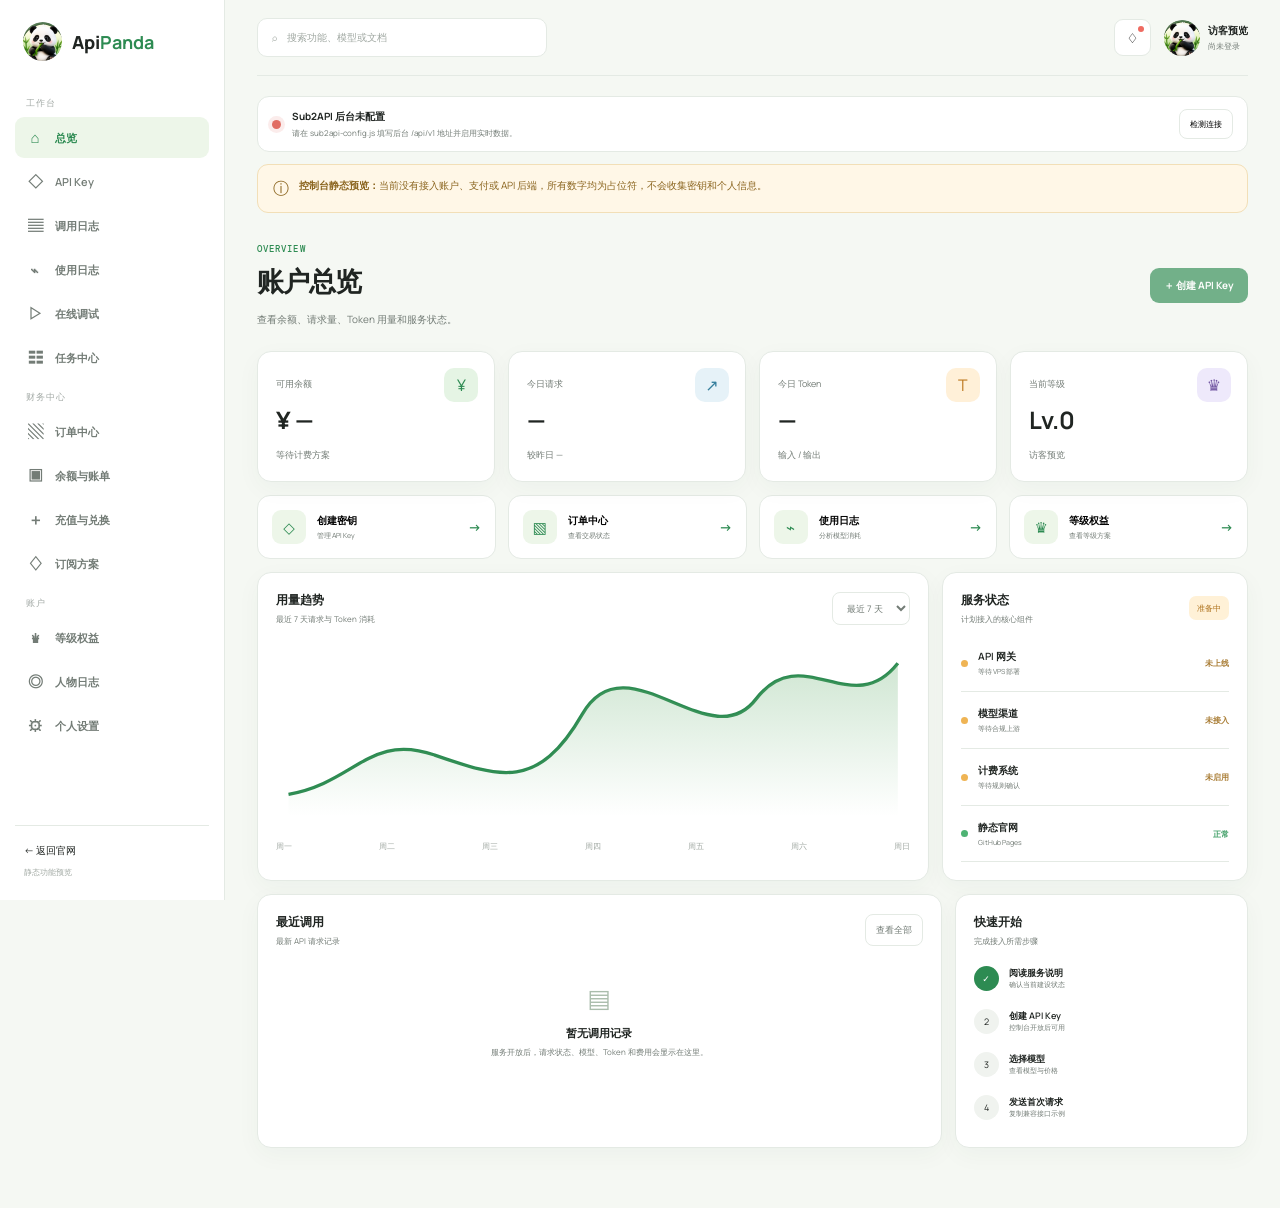
==== commit 1797d5fe: "Add Sub2API backend integration adapter" ====
--- a/console.html
+++ b/console.html
@@ -6,7 +6,7 @@
   <link rel="icon" href="apipanda-chibi-icon.png?v=20260713-2" type="image/png" />
   <link rel="preconnect" href="https://fonts.googleapis.com" /><link rel="preconnect" href="https://fonts.gstatic.com" crossorigin />
   <link href="https://fonts.googleapis.com/css2?family=DM+Mono:wght@400;500&family=Manrope:wght@400;500;600;700;800&display=swap" rel="stylesheet" />
-  <link rel="stylesheet" href="console.css?v=2" />
+  <link rel="stylesheet" href="console.css?v=3" />
 </head>
 <body>
   <div class="console-shell">
@@ -31,6 +31,7 @@
     </aside>
     <main class="console-main">
       <header class="topbar"><button class="mobile-menu" aria-label="打开菜单">☰</button><div class="search">⌕　搜索功能、模型或文档</div><div class="top-actions"><button title="通知">♢<i></i></button><div class="avatar"><img src="apipanda-chibi-icon.png?v=20260713-2" alt="" /><span>访客预览<small>尚未登录</small></span></div></div></header>
+      <div class="backend-status" id="backend-status"><span class="backend-light"></span><div><b>Sub2API 后台未连接</b><p>当前使用安全预览数据；配置 VPS 后台地址后可启用实时账户、密钥、用量与订单。</p></div><button id="backend-check">检测连接</button></div>
       <div class="preview-banner"><span>ⓘ</span><p><b>控制台静态预览：</b>当前没有接入账户、支付或 API 后端，所有数字均为占位符，不会收集密钥和个人信息。</p></div>
       <section class="console-page active" id="page-overview">
         <div class="page-title"><div><p>OVERVIEW</p><h1>账户总览</h1><span>查看余额、请求量、Token 用量和服务状态。</span></div><button class="disabled-action">＋ 创建 API Key</button></div>
@@ -53,5 +54,5 @@
       <section class="console-page" id="page-profile"><div class="page-title"><div><p>ACCOUNT SETTINGS</p><h1>个人设置</h1><span>管理账户资料、安全验证和通知偏好。</span></div></div><div class="settings-grid"><article><h3>基本资料</h3><div class="form-row"><label>头像</label><div class="profile-avatar"><img src="apipanda-chibi-icon.png?v=20260713-2" alt="" /><button>更换头像</button></div></div><div class="form-row"><label>显示名称</label><input value="访客预览" disabled /></div><div class="form-row"><label>邮箱地址</label><input value="登录后显示" disabled /></div><button class="disabled-action">保存修改</button></article><article><h3>账户安全</h3><div class="security-item"><span>登录密码<small>建议定期更新密码</small></span><button>修改</button></div><div class="security-item"><span>两步验证<small>登录时增加额外验证</small></span><button>未启用</button></div><div class="security-item"><span>登录设备<small>查看并管理活跃会话</small></span><button>查看</button></div></article></div></section>
     </main>
   </div>
-  <script src="console.js?v=2"></script>
+  <script src="sub2api-config.js?v=1"></script><script src="sub2api-client.js?v=1"></script><script src="console.js?v=3"></script>
 </body></html>
--- a/console.css
+++ b/console.css
@@ -10,3 +10,4 @@
 @media(max-width:1050px){.quick-grid,.benefit-levels{grid-template-columns:repeat(2,1fr)}}
 @media(max-width:900px){.usage-summary,.order-stats{grid-template-columns:repeat(2,1fr)}.analytics-grid{grid-template-columns:1fr}.level-hero{grid-template-columns:auto 1fr}.level-hero>button{grid-column:2;justify-self:start}.activity-filter{grid-template-columns:1fr 1fr}}
 @media(max-width:560px){.quick-grid,.benefit-levels,.usage-summary,.order-stats{grid-template-columns:1fr}.level-hero{display:flex;flex-direction:column;text-align:center}.level-hero>button{align-self:center}.progress{min-width:230px}.activity-filter{grid-template-columns:1fr}.legend{flex-wrap:wrap}}
+.backend-status{max-width:1380px;margin:0 auto 12px;background:#fff;border:1px solid var(--line);border-radius:12px;padding:12px 14px;display:flex;align-items:center;gap:11px}.backend-light{width:9px;height:9px;border-radius:50%;background:#e0a642;box-shadow:0 0 0 4px rgba(224,166,66,.13)}.backend-status>div{flex:1}.backend-status b{display:block;font-size:10px}.backend-status p{font-size:8px;color:var(--muted);margin:3px 0 0}.backend-status button{border:1px solid var(--line);background:#fff;border-radius:8px;padding:8px 10px;font-size:8px;cursor:pointer}.backend-status.online .backend-light{background:#48ad68;box-shadow:0 0 0 4px rgba(72,173,104,.14)}.backend-status.offline .backend-light{background:#e16d63;box-shadow:0 0 0 4px rgba(225,109,99,.13)}.backend-status.checking .backend-light{animation:pulse 1s infinite}@keyframes pulse{50%{opacity:.35}}@media(max-width:560px){.backend-status{align-items:flex-start}.backend-status button{display:none}}
